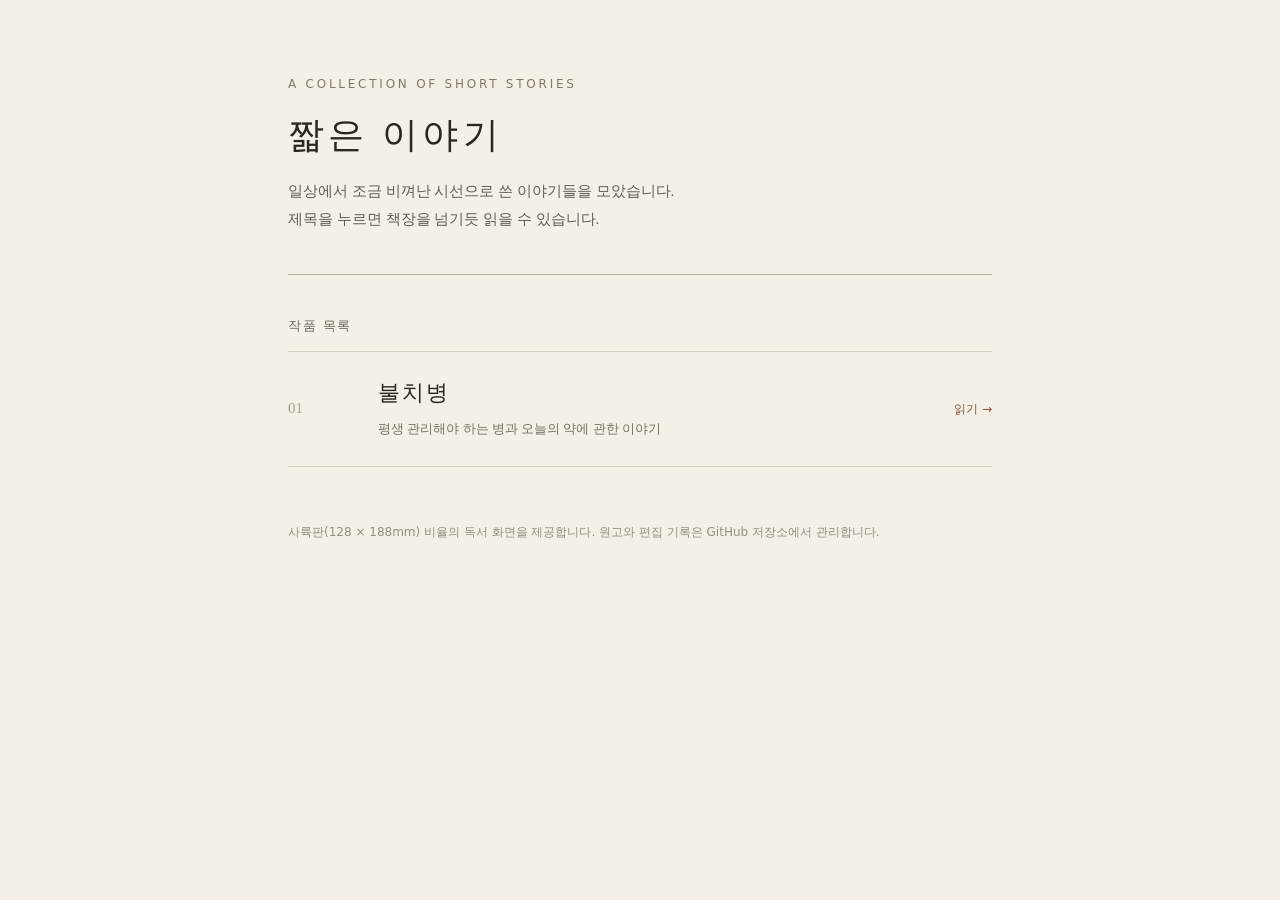
==== index.html @ aad38886 "Add GitHub Pages short story index" ====
<!doctype html>
<html lang="ko">
<head>
<meta charset="utf-8">
<meta name="viewport" content="width=device-width, initial-scale=1">
<meta name="description" content="짧은 이야기들을 모아 읽는 작은 서재">
<title>짧은 이야기 · 소설 서재</title>
<style>
:root{color-scheme:light}
*{box-sizing:border-box}
body{margin:0;background:#f4f0e7;color:#282721;font-family:"Noto Serif KR","Nanum Myeongjo","Noto Serif CJK KR",serif}
main{max-width:760px;margin:0 auto;padding:75px 28px 110px}
header{border-bottom:1px solid #b7afa0;padding-bottom:40px}
.eyebrow{font:12px/1.5 system-ui,sans-serif;letter-spacing:.23em;color:#827869;text-transform:uppercase}
h1{font-size:36px;letter-spacing:.12em;font-weight:500;margin:18px 0}
.lead{font-size:15px;line-height:1.85;color:#625d55;margin:0}
.section-title{font:13px/1.4 system-ui,sans-serif;letter-spacing:.12em;color:#6e685f;margin:42px 0 16px}
.story{display:grid;grid-template-columns:70px 1fr auto;gap:20px;align-items:center;border-top:1px solid #d7d0c3;padding:26px 0;text-decoration:none;color:inherit}
.story:last-child{border-bottom:1px solid #d7d0c3}
.story:hover h2,.story:focus-visible h2{color:#8c5035}
.story:focus-visible{outline:2px solid #8c5035;outline-offset:5px}
.number{font:15px/1 Georgia,serif;color:#aaa294}
h2{font-size:22px;font-weight:500;letter-spacing:.08em;margin:0 0 10px}
.desc{font-size:13px;line-height:1.7;color:#776f65;margin:0}
.read{font:12px/1.5 system-ui,sans-serif;color:#8c5035;white-space:nowrap}
footer{margin-top:55px;font:12px/1.8 system-ui,sans-serif;color:#958d82}
@media(max-width:600px){main{padding:55px 22px 70px}h1{font-size:30px}.story{grid-template-columns:34px 1fr;gap:12px}.read{grid-column:2}h2{font-size:21px}}
</style>
</head>
<body>
<main>
<header>
<div class="eyebrow">A collection of short stories</div>
<h1>짧은 이야기</h1>
<p class="lead">일상에서 조금 비껴난 시선으로 쓴 이야기들을 모았습니다.<br>제목을 누르면 책장을 넘기듯 읽을 수 있습니다.</p>
</header>
<div class="section-title">작품 목록</div>
<nav aria-label="작품 목록">
<a class="story" href="./%EB%B6%88%EC%B9%98%EB%B3%91/%EB%B6%88%EC%B9%98%EB%B3%91.html">
<span class="number">01</span>
<div><h2>불치병</h2><p class="desc">평생 관리해야 하는 병과 오늘의 약에 관한 이야기</p></div>
<span class="read">읽기 →</span>
</a>
</nav>
<footer>사륙판(128 × 188mm) 비율의 독서 화면을 제공합니다. 원고와 편집 기록은 GitHub 저장소에서 관리합니다.</footer>
</main>
</body>
</html>
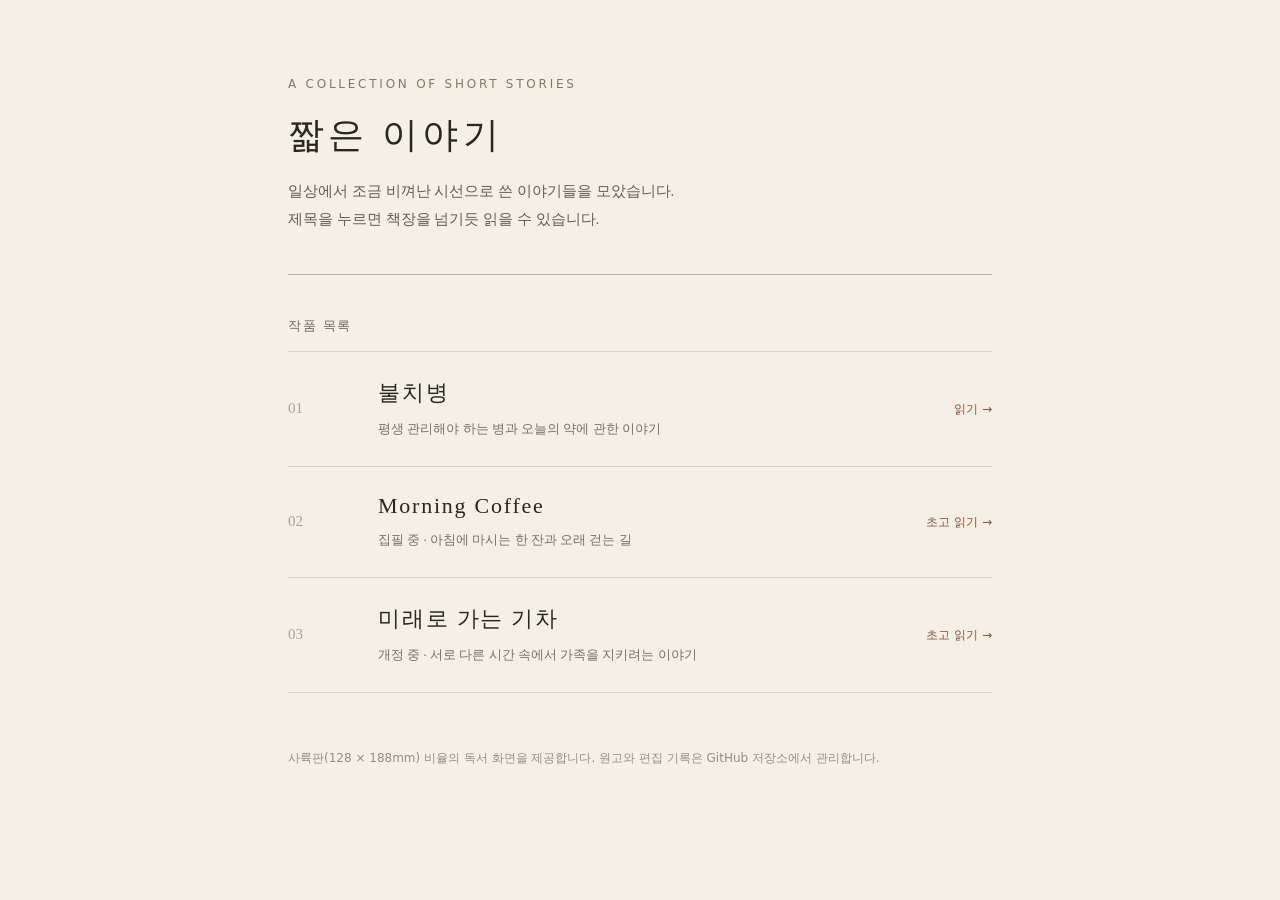
==== commit 5035d96a: "Add rendered HTML drafts and list all stories" ====
--- a/index.html
+++ b/index.html
@@ -36,13 +36,23 @@
 </header>
 <div class="section-title">작품 목록</div>
 <nav aria-label="작품 목록">
-<a class="story" href="./%EB%B6%88%EC%B9%98%EB%B3%91/%EB%B6%88%EC%B9%98%EB%B3%91.html">
+<a class="story" href="./contents/%EB%B6%88%EC%B9%98%EB%B3%91/publish/%EB%B6%88%EC%B9%98%EB%B3%91.html">
 <span class="number">01</span>
 <div><h2>불치병</h2><p class="desc">평생 관리해야 하는 병과 오늘의 약에 관한 이야기</p></div>
 <span class="read">읽기 →</span>
+</a>
+<a class="story" href="./contents/morning%20coffee/publish/manuscript.html">
+<span class="number">02</span>
+<div><h2>Morning Coffee</h2><p class="desc">집필 중 · 아침에 마시는 한 잔과 오래 걷는 길</p></div>
+<span class="read">초고 읽기 →</span>
+</a>
+<a class="story" href="./contents/future_train/publish/manuscript_rewrite.html">
+<span class="number">03</span>
+<div><h2>미래로 가는 기차</h2><p class="desc">개정 중 · 서로 다른 시간 속에서 가족을 지키려는 이야기</p></div>
+<span class="read">초고 읽기 →</span>
 </a>
 </nav>
 <footer>사륙판(128 × 188mm) 비율의 독서 화면을 제공합니다. 원고와 편집 기록은 GitHub 저장소에서 관리합니다.</footer>
 </main>
 </body>
-</html>+</html>
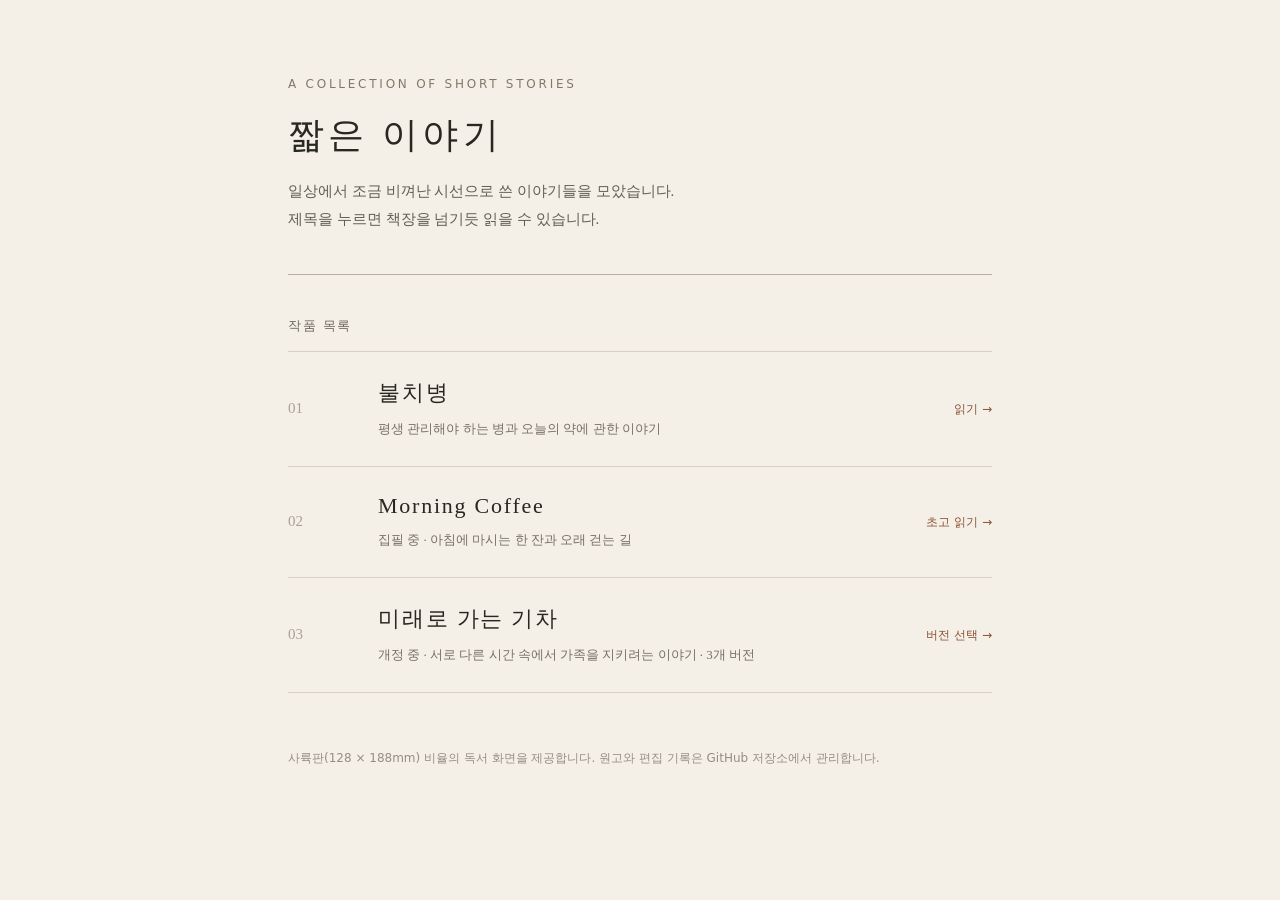
==== commit 8721ceba: "Link future train to version chooser" ====
--- a/index.html
+++ b/index.html
@@ -46,10 +46,10 @@
 <div><h2>Morning Coffee</h2><p class="desc">집필 중 · 아침에 마시는 한 잔과 오래 걷는 길</p></div>
 <span class="read">초고 읽기 →</span>
 </a>
-<a class="story" href="./contents/future_train/publish/manuscript_rewrite.html">
+<a class="story" href="./contents/future_train/publish/index.html">
 <span class="number">03</span>
-<div><h2>미래로 가는 기차</h2><p class="desc">개정 중 · 서로 다른 시간 속에서 가족을 지키려는 이야기</p></div>
-<span class="read">초고 읽기 →</span>
+<div><h2>미래로 가는 기차</h2><p class="desc">개정 중 · 서로 다른 시간 속에서 가족을 지키려는 이야기 · 3개 버전</p></div>
+<span class="read">버전 선택 →</span>
 </a>
 </nav>
 <footer>사륙판(128 × 188mm) 비율의 독서 화면을 제공합니다. 원고와 편집 기록은 GitHub 저장소에서 관리합니다.</footer>
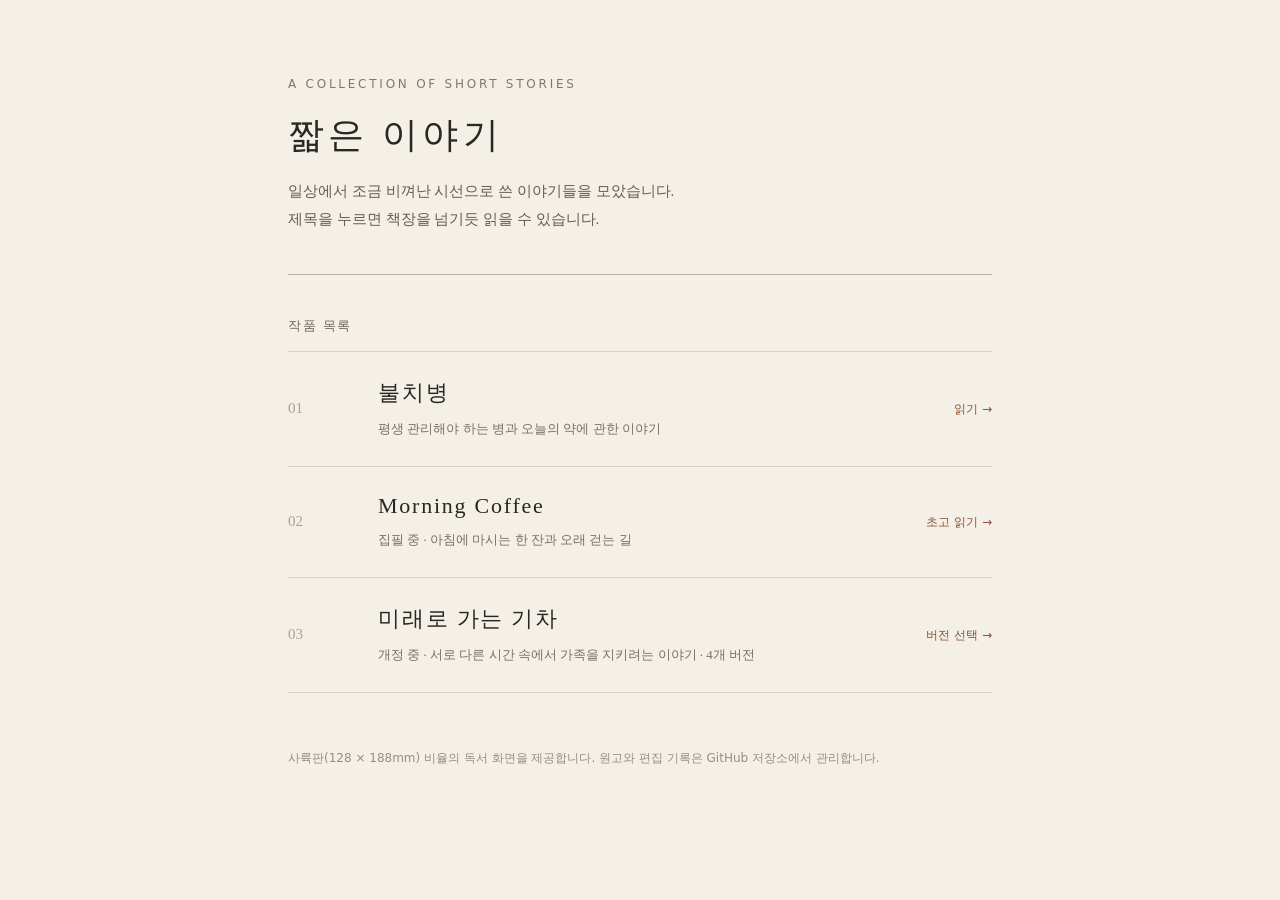
==== commit 68f6ebcf: "Add standalone 16k working manuscript and reader" ====
--- a/index.html
+++ b/index.html
@@ -48,7 +48,7 @@
 </a>
 <a class="story" href="./contents/future_train/publish/index.html">
 <span class="number">03</span>
-<div><h2>미래로 가는 기차</h2><p class="desc">개정 중 · 서로 다른 시간 속에서 가족을 지키려는 이야기 · 3개 버전</p></div>
+<div><h2>미래로 가는 기차</h2><p class="desc">개정 중 · 서로 다른 시간 속에서 가족을 지키려는 이야기 · 4개 버전</p></div>
 <span class="read">버전 선택 →</span>
 </a>
 </nav>
